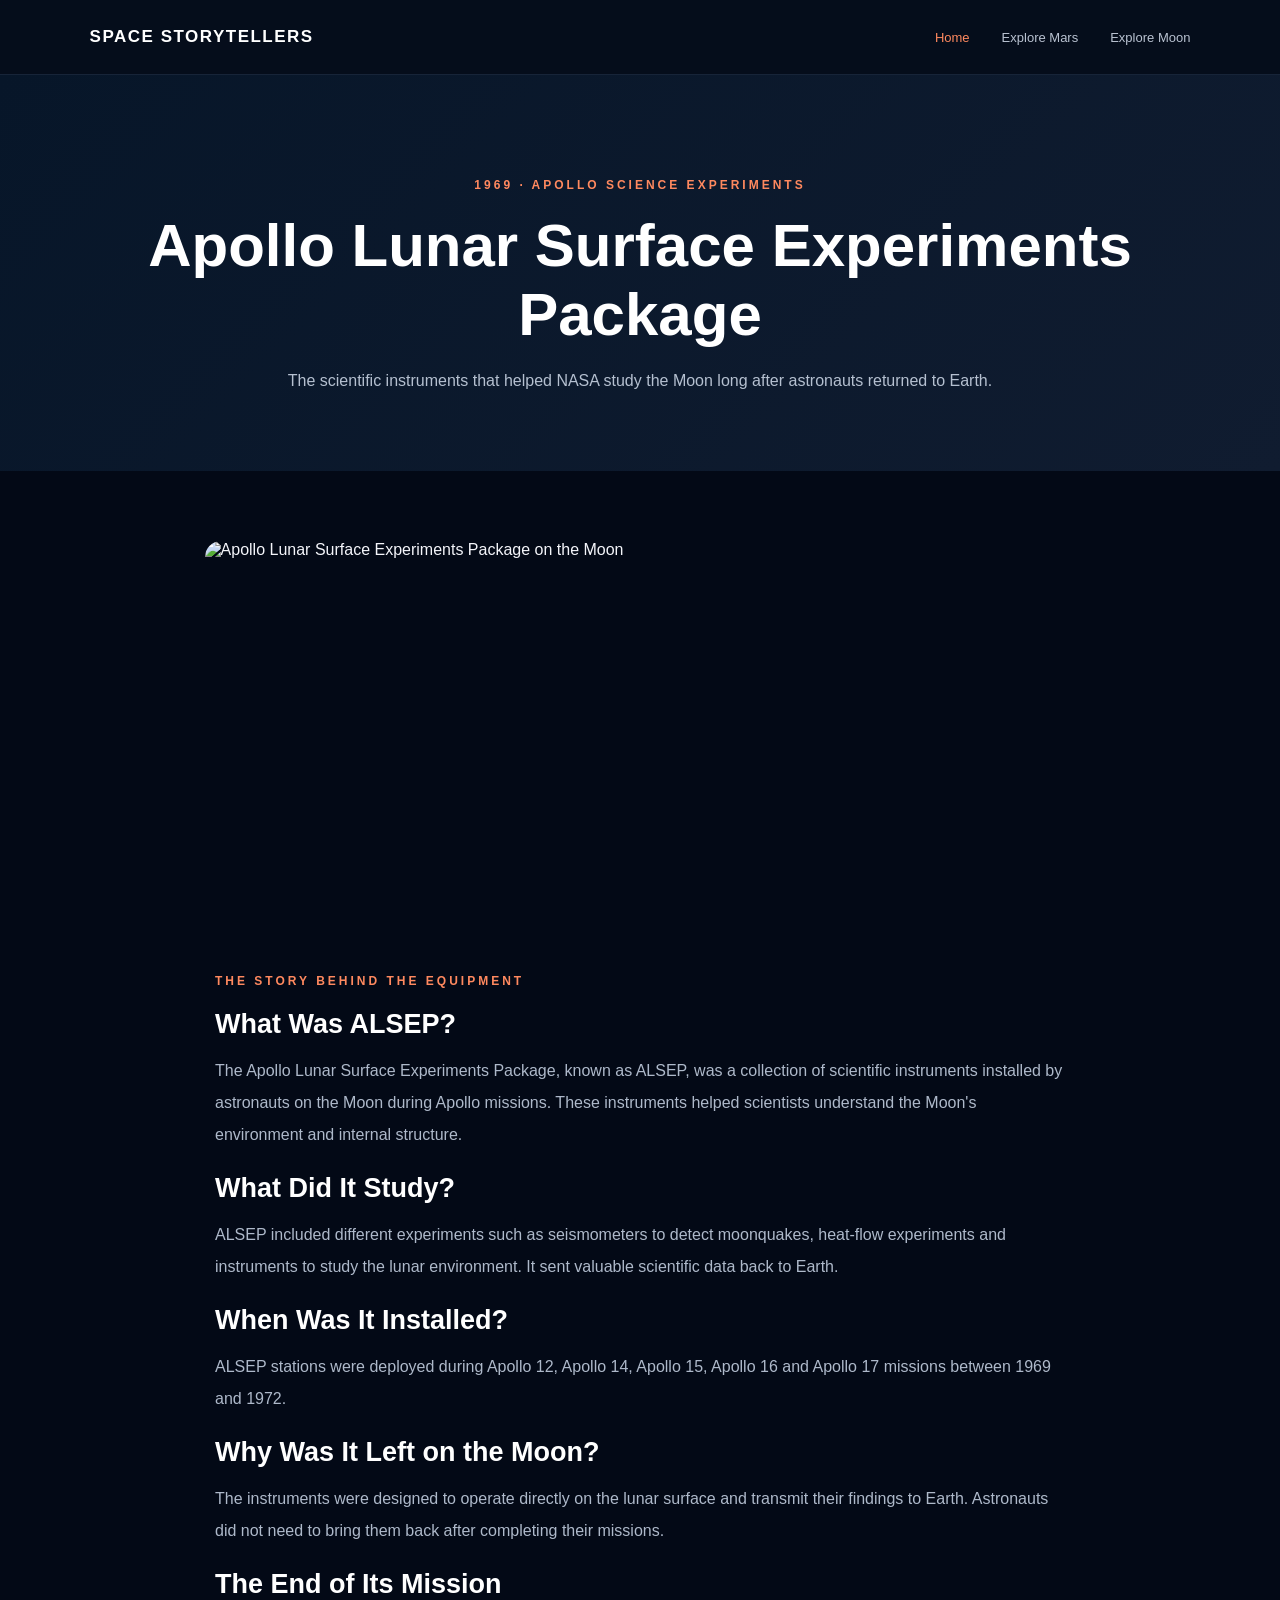
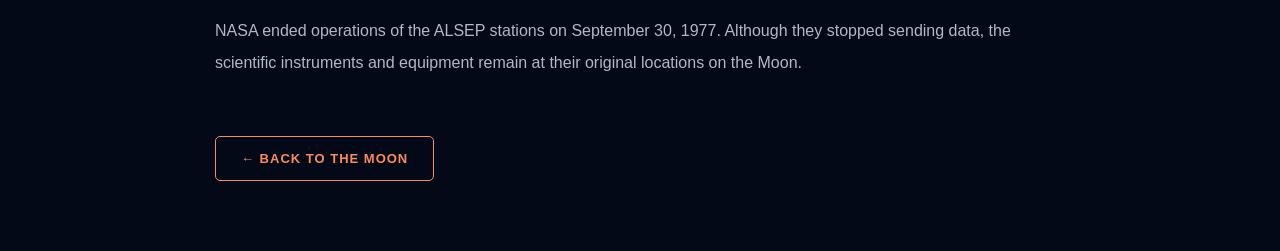
==== alsep.html @ 1948ecbf "Add files via upload" ====
<!DOCTYPE html>
<html lang="en">

<head>
    <meta charset="UTF-8">
    <meta name="viewport" content="width=device-width, initial-scale=1.0">

    <title>Space Storytellers</title>

    <link rel="stylesheet" href="style.css">
    <link rel="icon" href="images/logo1.jpg" type="image/jpeg">
</head>

<body>

    <!-- NAVBAR -->
    <header class="navbar">

        <a href="indexx.html" class="logo">
            SPACE STORYTELLERS
        </a>

        <nav>
            <a href="indexx.html" class="active">Home</a>
            <a href="mars.html">Explore Mars</a>
            <a href="moon.html">Explore Moon</a>
        </nav>

    </header>


    <!-- HERO SECTION -->
    <section class="mission-header">

        <span>1969 · APOLLO SCIENCE EXPERIMENTS</span>

        <h1>Apollo Lunar Surface Experiments Package</h1>

        <p>
            The scientific instruments that helped NASA
            study the Moon long after astronauts returned to Earth.
        </p>

    </section>


    <!-- STORY SECTION -->
    <section class="mission-story">

        <div class="mission-image">
            <img src="images/package.jpg"
                 alt="Apollo Lunar Surface Experiments Package on the Moon">
        </div>


        <div class="mission-text">

            <span>THE STORY BEHIND THE EQUIPMENT</span>

            <h2>What Was ALSEP?</h2>

            <p>
                The Apollo Lunar Surface Experiments Package,
                known as ALSEP, was a collection of scientific
                instruments installed by astronauts on the
                Moon during Apollo missions. These instruments
                helped scientists understand the Moon's
                environment and internal structure.
            </p>


            <h2>What Did It Study?</h2>

            <p>
                ALSEP included different experiments such as
                seismometers to detect moonquakes, heat-flow
                experiments and instruments to study the
                lunar environment. It sent valuable scientific
                data back to Earth.
            </p>


            <h2>When Was It Installed?</h2>

            <p>
                ALSEP stations were deployed during Apollo 12,
                Apollo 14, Apollo 15, Apollo 16 and Apollo 17
                missions between 1969 and 1972.
            </p>


            <h2>Why Was It Left on the Moon?</h2>

            <p>
                The instruments were designed to operate
                directly on the lunar surface and transmit
                their findings to Earth. Astronauts did not
                need to bring them back after completing
                their missions.
            </p>


            <h2>The End of Its Mission</h2>

            <p>
                NASA ended operations of the ALSEP stations
                on September 30, 1977. Although they stopped
                sending data, the scientific instruments
                and equipment remain at their original
                locations on the Moon.
            </p>


            <a href="moon.html" class="back-button">
                ← BACK TO THE MOON
            </a>

        </div>

    </section>

</body>
</html>
---- style.css ----
/* ===== GENERAL ===== */

* {
    margin: 0;
    padding: 0;
    box-sizing: border-box;
}

html {
    scroll-behavior: smooth;
}

body {
    background: #030916;
    color: #f4f5fa;
    font-family: Arial, sans-serif;
}


/* ===== NAVBAR ===== */

.navbar {
    width: 100%;
    min-height: 75px;
    padding: 0 7%;
    display: flex;
    justify-content: space-between;
    align-items: center;
    background: #050d1b;
    border-bottom: 1px solid #172438;
}

.logo {
    color: #ffffff;
    font-size: 17px;
    font-weight: bold;
    letter-spacing: 1.5px;
    text-decoration: none;
}

.navbar nav {
    display: flex;
    gap: 32px;
}

.navbar nav a {
    color: #b9c2d1;
    text-decoration: none;
    font-size: 13px;
    transition: color 0.3s;
}

.navbar nav a:hover,
.navbar nav a.active {
    color: #ff895f;
}


/* ===== HERO ===== */

.hero {
    min-height: 510px;
    padding: 65px 7%;
    display: flex;
    align-items: center;
    justify-content: space-between;
    gap: 30px;
    overflow: hidden;
    background:
        radial-gradient(ellipse at 75% 50%, #14233b 0%, #071224 40%, #030916 75%);
}

.hero-content {
    max-width: 540px;
    position: relative;
    z-index: 2;
}

.eyebrow {
    color: #ff895f;
    font-size: 11px;
    font-weight: bold;
    letter-spacing: 3px;
    margin-bottom: 17px;
}

.hero h1 {
    font-size: clamp(38px, 5vw, 62px);
    line-height: 1.12;
    margin-bottom: 20px;
}

.hero h1 span {
    color: #ff895f;
}

.hero-description {
    max-width: 430px;
    color: #b9c4d5;
    font-size: 14px;
    line-height: 1.9;
    margin-bottom: 28px;
}

.hero-btn {
    display: inline-block;
    padding: 13px 22px;
    background: #ff895f;
    color: #07101e;
    text-decoration: none;
    font-size: 12px;
    font-weight: bold;
    border-radius: 5px;
    transition: 0.3s;
}

.hero-btn:hover {
    background: #ffffff;
    transform: translateY(-3px);
}


/* ===== PLANETS ===== */

.hero-visual {
    position: relative;
    width: 390px;
    height: 330px;
    flex-shrink: 0;
}

.planet {
    position: absolute;
    border-radius: 50%;
    box-shadow: inset -20px -15px 35px rgba(0, 0, 0, 0.5);
}

.mars-planet {
    width: 190px;
    height: 190px;
    background: radial-gradient(circle at 30% 30%, #ffb078, #d45c37 50%, #702b28);
    top: 35px;
    left: 5px;
    box-shadow: 0 0 45px rgba(230, 100, 65, 0.15);
}

.moon-planet {
    width: 135px;
    height: 135px;
    background: radial-gradient(circle at 30% 30%, #f4f2e9, #a4a9b5 55%, #51596a);
    bottom: 15px;
    right: 5px;
    box-shadow: 0 0 35px rgba(220, 225, 240, 0.12);
}

.planet-label {
    position: absolute;
    color: #cbd4e3;
    font-size: 10px;
    letter-spacing: 3px;
}

.mars-label {
    top: 15px;
    left: 45px;
}

.moon-label {
    bottom: 0;
    right: 35px;
}


/* ===== EXPLORE SECTION ===== */

.explore {
    padding: 75px 7%;
    text-align: center;
    background: #040b17;
}

.section-heading h2 {
    font-size: 34px;
    margin-bottom: 13px;
}

.section-heading > p:last-child {
    color: #aeb9ca;
    font-size: 13px;
    line-height: 1.8;
}

.destination-cards {
    display: grid;
    grid-template-columns: repeat(2, minmax(0, 1fr));
    gap: 25px;
    max-width: 1050px;
    margin: 38px auto 0;
    text-align: left;
}

.destination-card {
    min-height: 340px;
    position: relative;
    display: flex;
    align-items: flex-end;
    overflow: hidden;
    border-radius: 12px;
    border: 1px solid #29364a;
    text-decoration: none;
    color: white;
    background: #101827;
}


.destination-card img {
    position: absolute;
    inset: 0;
    width: 100%;
    height: 100%;
    object-fit: contain;
    object-position: center;
    mix-blend-mode: screen;
    transition: transform 0.5s;
}





.destination-card:hover img {
    transform: scale(1.06);
}

.destination-card::after {
    content: "";
    position: absolute;
    inset: 0;
    background: linear-gradient(
        to top,
        rgba(3, 9, 22, 0.98),
        rgba(3, 9, 22, 0.55),
        transparent
    );
}

.card-content {
    position: relative;
    z-index: 1;
    padding: 27px;
}

.card-content span {
    color: #ff895f;
    font-size: 10px;
    font-weight: bold;
    letter-spacing: 2px;
}

.card-content h3 {
    font-size: 27px;
    margin: 10px 0;
}

.card-content p {
    color: #d1d8e4;
    font-size: 13px;
    line-height: 1.7;
    max-width: 350px;
    margin-bottom: 17px;
}

.card-content strong {
    color: #ff895f;
    font-size: 12px;
}


/* ===== ABOUT ===== */

.about {
    max-width: 850px;
    margin: auto;
    padding: 75px 25px;
    text-align: center;
}

.about h2 {
    font-size: 32px;
    margin-bottom: 18px;
}

.about p:last-child {
    color: #b9c4d5;
    font-size: 14px;
    line-height: 1.9;
}


/* ===== FOOTER ===== */

.footer {
    padding: 30px 20px;
    text-align: center;
    background: #050d1b;
    border-top: 1px solid #172438;
}

.footer h3 {
    font-size: 15px;
    letter-spacing: 2px;
    margin-bottom: 12px;
}

.footer p {
    color: #929fb2;
    font-size: 12px;
    line-height: 1.8;
}


/* ===== MOBILE RESPONSIVE ===== */

@media (max-width: 700px) {

    .navbar {
        padding: 18px 5%;
        flex-direction: column;
        gap: 18px;
    }

    .navbar nav {
        gap: 18px;
        flex-wrap: wrap;
        justify-content: center;
    }

    .hero {
        flex-direction: column;
        text-align: center;
        padding: 55px 6% 35px;
    }

    .hero-description {
        margin-left: auto;
        margin-right: auto;
    }

    .hero-visual {
        width: 300px;
        height: 260px;
        transform: scale(0.9);
    }

    .explore {
        padding: 55px 5%;
    }

    .section-heading h2 {
        font-size: 27px;
    }

    .destination-cards {
        grid-template-columns: 1fr;
        gap: 18px;
    }

    .destination-card {
        min-height: 300px;
    }

}

    .about {
        padding: 55px 7%;
    }

    .about h2 {
        font-size: 27px;
    }


/* ===== MARS INTRO ===== */

.mars-intro {
    min-height: 390px;
    padding: 75px 7%;
    display: flex;
    flex-direction: column;
    align-items: flex-start;
    justify-content: center;
    background:
        radial-gradient(ellipse at 85% 50%, #321c25 0%, #111729 38%, #030916 75%);
}

.mars-intro h1 {
    font-size: clamp(38px, 5vw, 58px);
    line-height: 1.15;
    margin-bottom: 18px;
}

.mars-intro h1 span {
    color: #ff895f;
}

.mars-intro > p:not(.eyebrow) {
    max-width: 570px;
    color: #b9c4d5;
    font-size: 14px;
    line-height: 1.9;
    margin-bottom: 25px;
}


/* ===== MARS EQUIPMENT ===== */

.mars-equipment {
    padding: 75px 7%;
    background: #040b17;
}

.mars-equipment .section-heading {
    text-align: center;
}

.mars-equipment .section-heading h2 {
    font-size: 34px;
    margin-bottom: 13px;
}

.mars-equipment .section-heading > p:last-child {
    color: #aeb9ca;
    font-size: 13px;
    line-height: 1.8;
}


/* ===== ROVER CARDS ===== */

.rover-cards {
    display: grid;
    grid-template-columns: repeat(3, minmax(0, 1fr));
    gap: 24px;
    max-width: 1100px;
    margin: 40px auto 0;
}

.rover-card {
    overflow: hidden;
    background: #101827;
    border: 1px solid #29364a;
    border-radius: 12px;
    transition: transform 0.3s, border-color 0.3s;
}

.rover-card:hover {
    transform: translateY(-6px);
    border-color: #ff895f;
}

.rover-card img {
    width: 100%;
    height: 220px;
    display: block;
    object-fit: cover;
}

.rover-info {
    padding: 22px;
}

.rover-info span {
    color: #ff895f;
    font-size: 9px;
    font-weight: bold;
    letter-spacing: 1.5px;
}

.rover-info h3 {
    color: #ffffff;
    font-size: 23px;
    margin: 12px 0;
}

.rover-info p {
    color: #b9c4d5;
    font-size: 13px;
    line-height: 1.8;
}


/* ===== MARS PAGE RESPONSIVE ===== */

@media (max-width: 850px) {

    .rover-cards {
        grid-template-columns: repeat(2, minmax(0, 1fr));
    }

}

@media (max-width: 600px) {

    .mars-intro {
        padding: 60px 6%;
        min-height: 350px;
    }

    .mars-equipment {
        padding: 55px 5%;
    }

    .mars-equipment .section-heading h2 {
        font-size: 27px;
    }

    .rover-cards {
        grid-template-columns: 1fr;
    }

    .rover-card img {
        height: 230px;
    }

}

/* ===== MARS ROVER TIMELINE ===== */

.rover-timeline {
    max-width: 1100px;
    margin: 65px auto 20px;
    position: relative;
}

.timeline-item {
    display: grid;
    grid-template-columns: 70px 280px 1fr;
    align-items: center;
    gap: 35px;
    position: relative;
    padding-bottom: 65px;
}

/* Timeline line */

.rover-timeline::before {
    content: "";
    position: absolute;
    left: 34px;
    top: 25px;
    bottom: 90px;
    width: 2px;
    background: #ff895f;
    opacity: 0.5;
}

/* Number */

.timeline-number {
    width: 48px;
    height: 48px;
    border: 2px solid #ff895f;
    border-radius: 50%;
    background: #040b17;
    color: #ff895f;
    display: flex;
    align-items: center;
    justify-content: center;
    font-weight: bold;
    position: relative;
    z-index: 1;
}

/* Rover image */

.timeline-image {
    height: 190px;
    overflow: hidden;
    border-radius: 14px;
    border: 1px solid #263449;
}

.timeline-image img {
    width: 100%;
    height: 100%;
    object-fit: cover;
    transition: transform 0.4s;
}

.timeline-image img:hover {
    transform: scale(1.06);
}

/* Rover details */

.timeline-content span {
    color: #ff895f;
    font-size: 12px;
    letter-spacing: 2px;
}

.timeline-content h3 {
    color: #ffffff;
    font-size: 28px;
    margin: 12px 0;
}

.timeline-content p {
    color: #aab4c5;
    line-height: 1.8;
    font-size: 15px;
    margin-bottom: 18px;
}

.timeline-content a {
    color: #ff895f;
    text-decoration: none;
    font-size: 13px;
    font-weight: bold;
    letter-spacing: 1px;
}

.timeline-content a:hover {
    color: #ffffff;
}

/* Mobile responsive */

@media (max-width: 700px) {

    .rover-timeline {
        margin-top: 40px;
    }

    .timeline-item {
        grid-template-columns: 45px 1fr;
        gap: 18px;
        padding-bottom: 45px;
    }

    .rover-timeline::before {
        left: 22px;
    }

    .timeline-number {
        width: 42px;
        height: 42px;
        font-size: 12px;
    }

    .timeline-image {
        grid-column: 2;
        height: 200px;
    }

    .timeline-content {
        grid-column: 2;
    }

    .timeline-content h3 {
        font-size: 24px;
    }
}

/* ===== ROVER STORIES ===== */

.rover-stories {
    padding: 70px 7%;
    background: #030916;
}

.story-block {
    max-width: 850px;
    margin: 0 auto 35px;
    padding: 35px;
    border-left: 3px solid #ff895f;
    background: #0a1424;
    border-radius: 0 14px 14px 0;
    transition: transform 0.3s;
}

.story-block:hover {
    transform: translateX(8px);
}

.story-block span {
    color: #ff895f;
    font-size: 12px;
    letter-spacing: 2px;
}

.story-block h2 {
    color: #ffffff;
    font-size: 27px;
    margin: 15px 0;
}

.story-block p {
    color: #aab4c5;
    font-size: 15px;
    line-height: 1.9;
}

/* Mobile */

@media (max-width: 600px) {

    .rover-stories {
        padding: 45px 5%;
    }

    .story-block {
        padding: 25px 20px;
    }

    .story-block h2 {
        font-size: 23px;
    }
}

/* ===== MISSION STORY PAGE ===== */

.mission-header {
    padding: 100px 7% 75px;
    text-align: center;
    background: linear-gradient(135deg, #071629, #101c30);
}

.mission-header span,
.mission-text > span {
    color: #ff895f;
    font-size: 12px;
    letter-spacing: 3px;
    font-weight: bold;
}

.mission-header h1 {
    color: #ffffff;
    font-size: clamp(36px, 6vw, 60px);
    margin: 18px 0;
}

.mission-header p {
    color: #b5c0d0;
    font-size: 16px;
    line-height: 1.8;
}

.mission-story {
    max-width: 1050px;
    margin: auto;
    padding: 70px 7%;
}

.mission-image {
    width: 100%;
    height: 380px;
    overflow: hidden;
    border-radius: 16px;
    margin-bottom: 50px;
}

.mission-image img {
    width: 100%;
    height: 100%;
    object-fit: cover;
}

.mission-text {
    max-width: 850px;
    margin: auto;
}

.mission-text h2 {
    color: #ffffff;
    font-size: 27px;
    margin: 20px 0 15px;
}

.mission-text p {
    color: #aeb9ca;
    font-size: 16px;
    line-height: 2;
    margin-bottom: 22px;
}

.back-button {
    display: inline-block;
    margin-top: 35px;
    padding: 14px 25px;
    border: 1px solid #ff895f;
    border-radius: 5px;
    color: #ff895f;
    text-decoration: none;
    font-size: 13px;
    font-weight: bold;
    letter-spacing: 1px;
    transition: 0.3s;
}

.back-button:hover {
    background: #ff895f;
    color: #030916;
}

@media (max-width: 600px) {

    .mission-header {
        padding: 75px 6% 55px;
    }

    .mission-image {
        height: 230px;
        margin-bottom: 35px;
    }

    .mission-text h2 {
        font-size: 23px;
    }

    .mission-text p {
        font-size: 14px;
    }
}
.mission-image img {
    width: 100%;
    height: 100%;
    object-fit: contain;
    object-position: center;
}
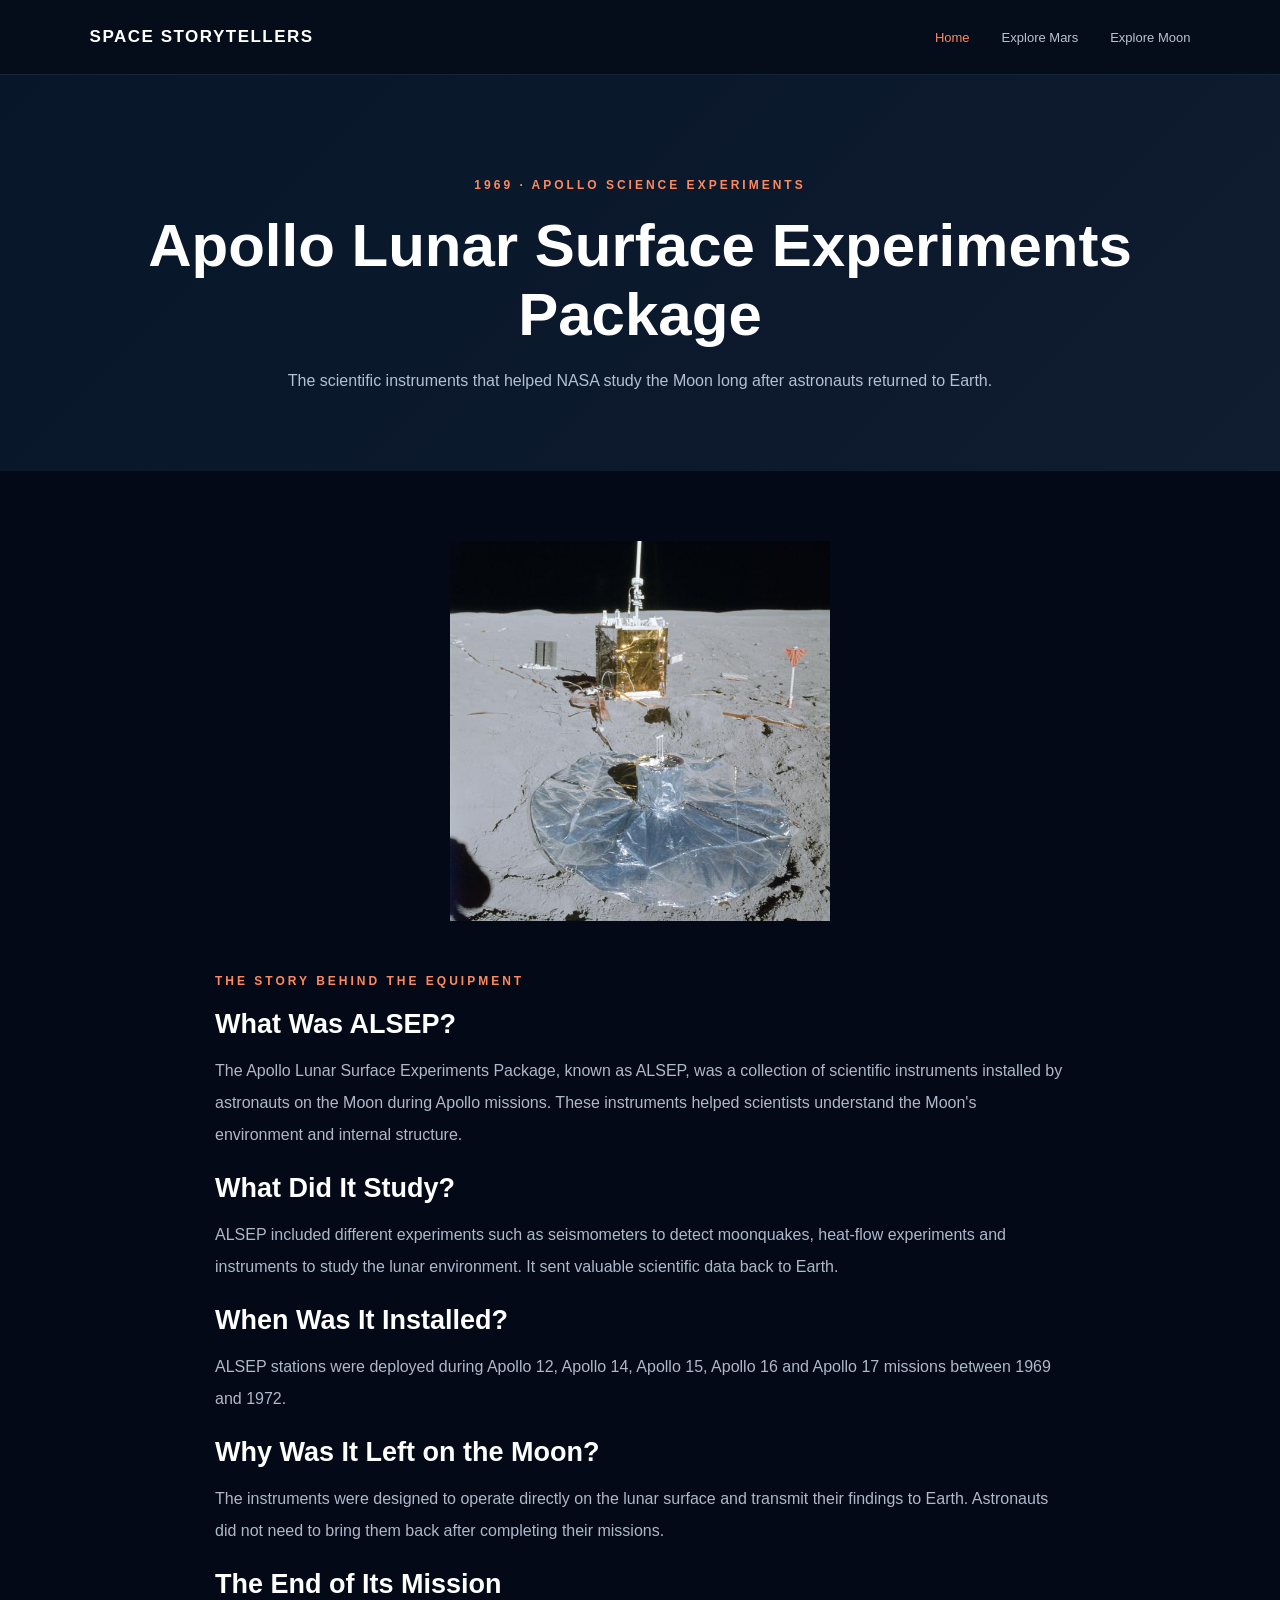
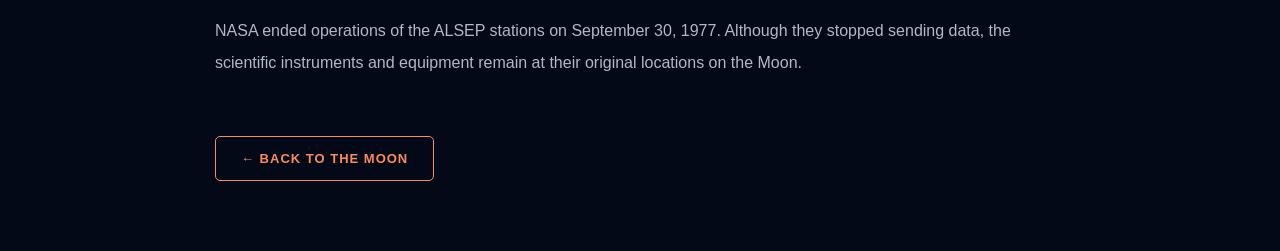
==== commit 1a593b39: "Add files via upload" ====
--- a/alsep.html
+++ b/alsep.html
@@ -9,7 +9,7 @@
     <title>Space Storytellers</title>
 
     <link rel="stylesheet" href="style.css">
-    <link rel="icon" href="images/logo1.jpg" type="image/jpeg">
+   <link rel="icon" href="./images/favicon.png" type="image/png">
 </head>
 
 <body>
@@ -18,6 +18,7 @@
     <header class="navbar">
 
         <a href="indexx.html" class="logo">
+             
             SPACE STORYTELLERS
         </a>
 
